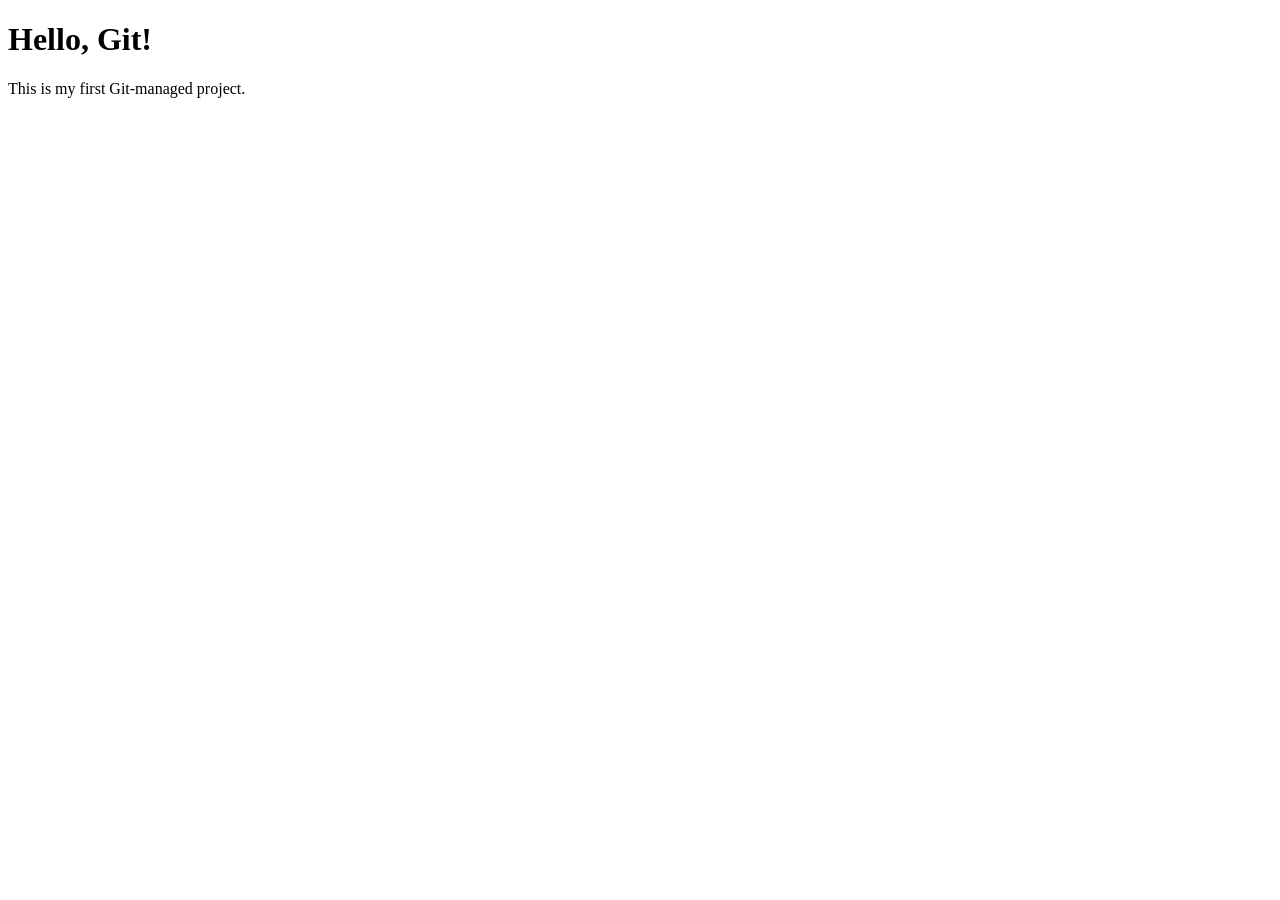
==== index.html @ c7e71063 "Initial commit: Add basic HTML and CSS files" ====
<!DOCTYPE html>
<html lang="en">
<head>
    <meta charset="UTF-8">
    <meta name="viewport" content="width=device-width, initial-scale=1.0">
    <title>My First Webpage</title>
</head>
<body>
    <h1>Hello, Git!</h1>
    <p>This is my first Git-managed project.</p>
</body>
</html>
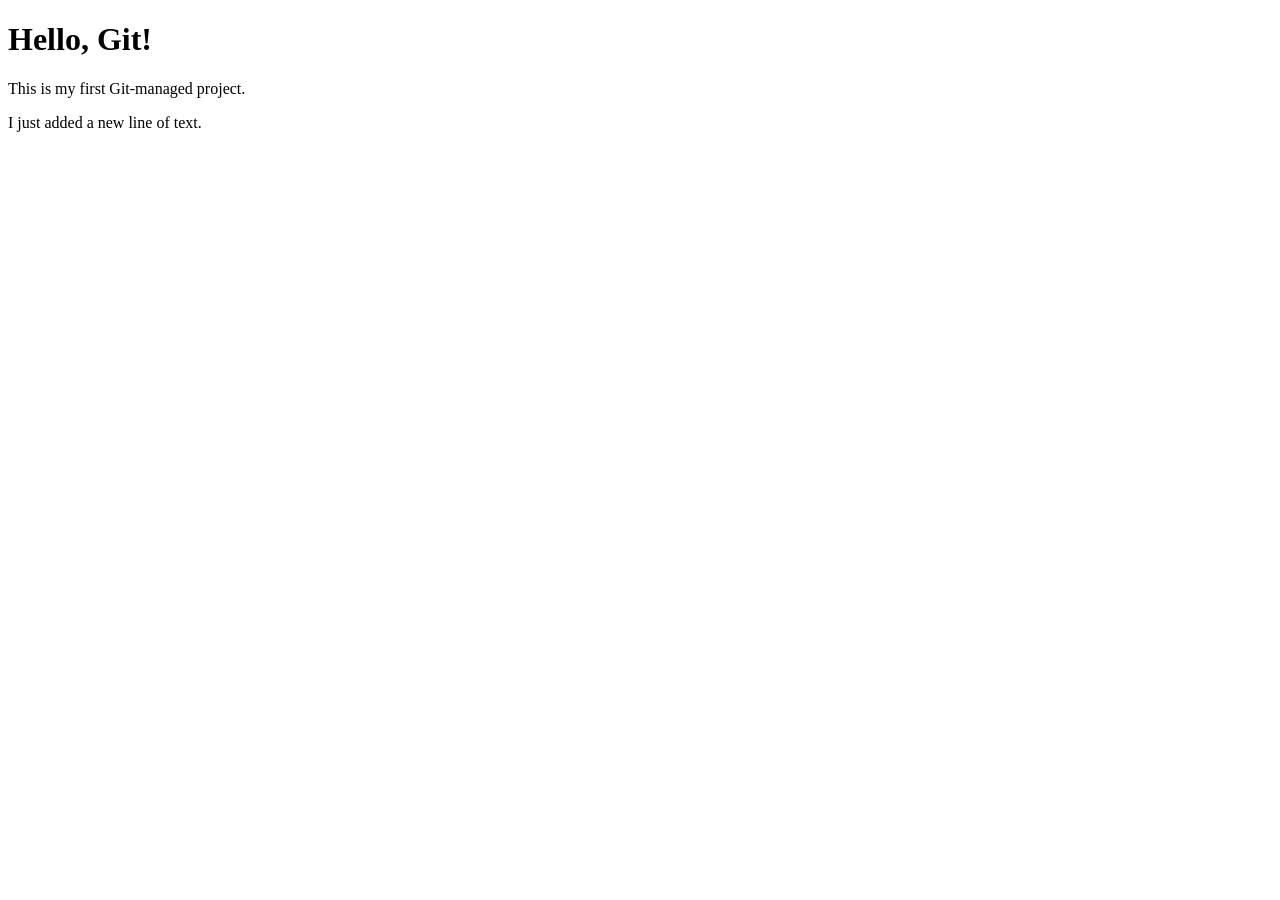
==== commit 9e95071c: "Initial commit" ====
--- a/index.html
+++ b/index.html
@@ -8,5 +8,6 @@
 <body>
     <h1>Hello, Git!</h1>
     <p>This is my first Git-managed project.</p>
+	<p>I just added a new line of text.</p>
 </body>
 </html>
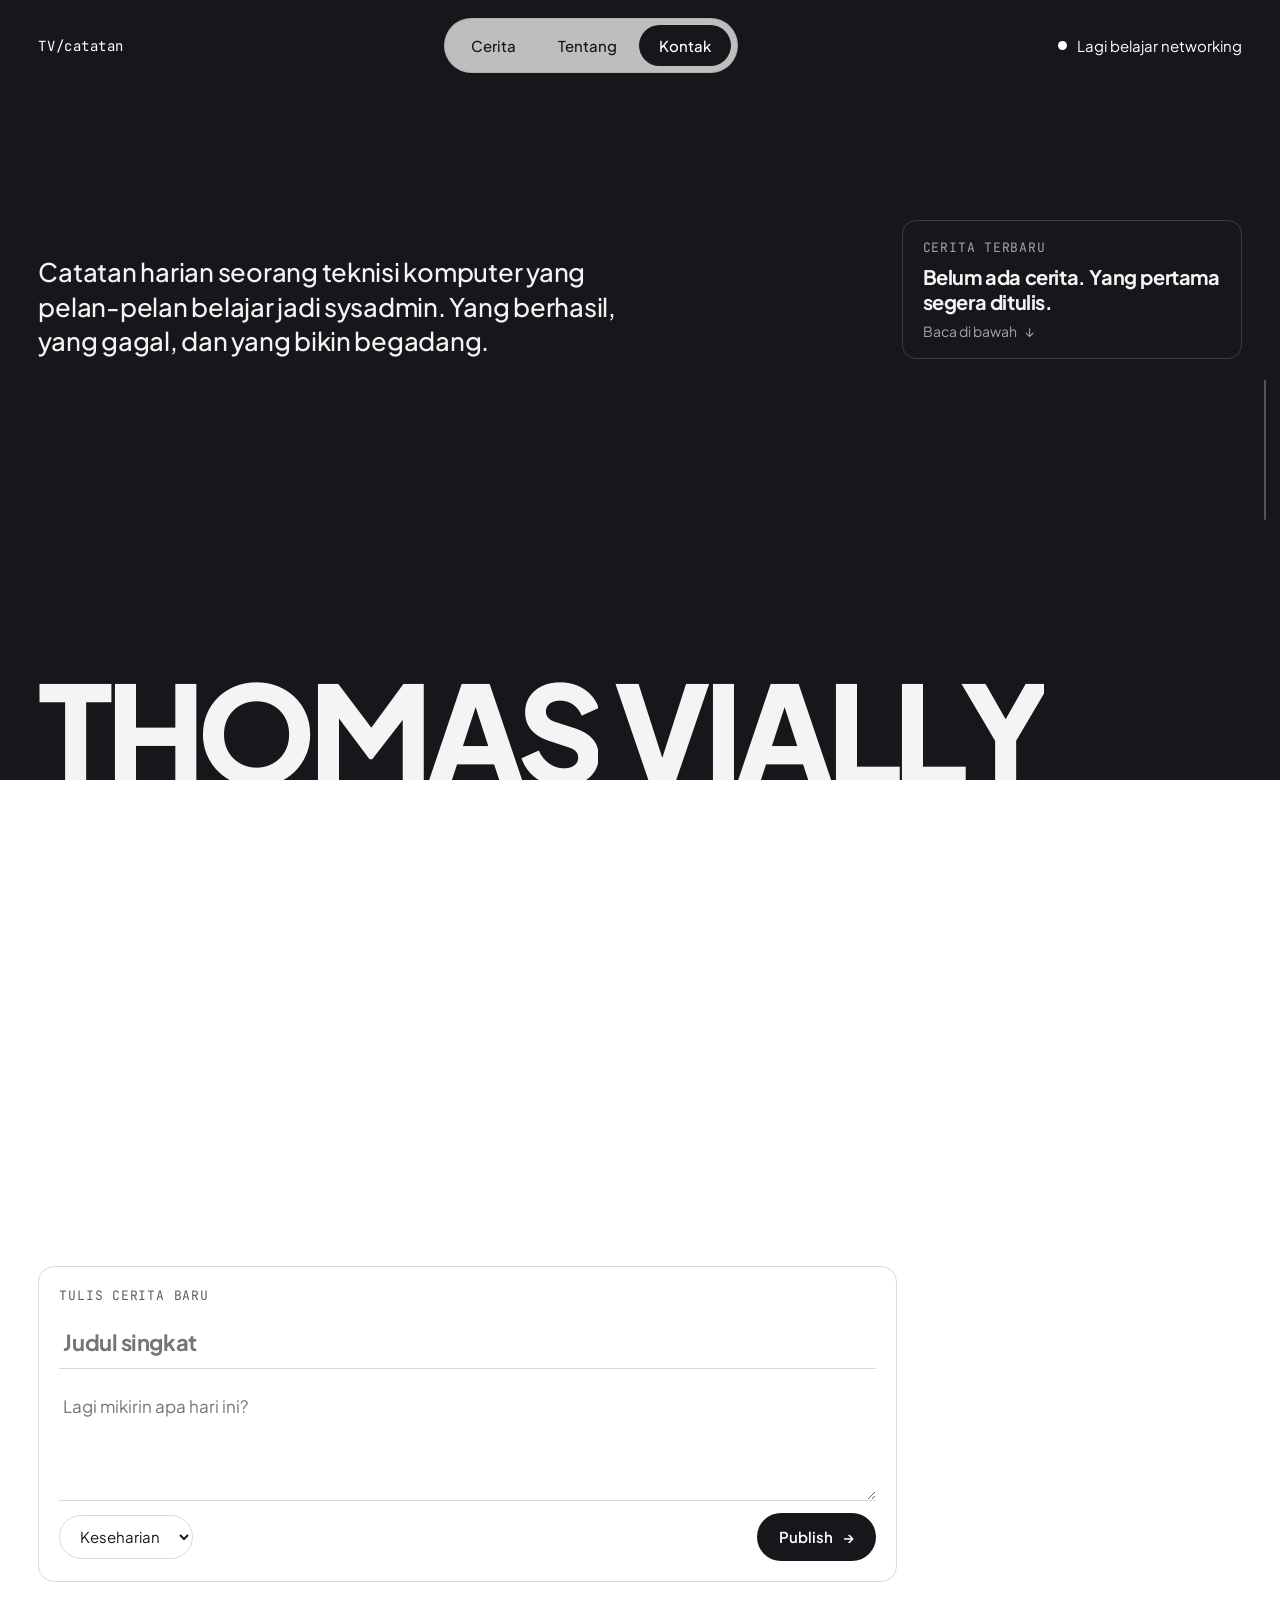
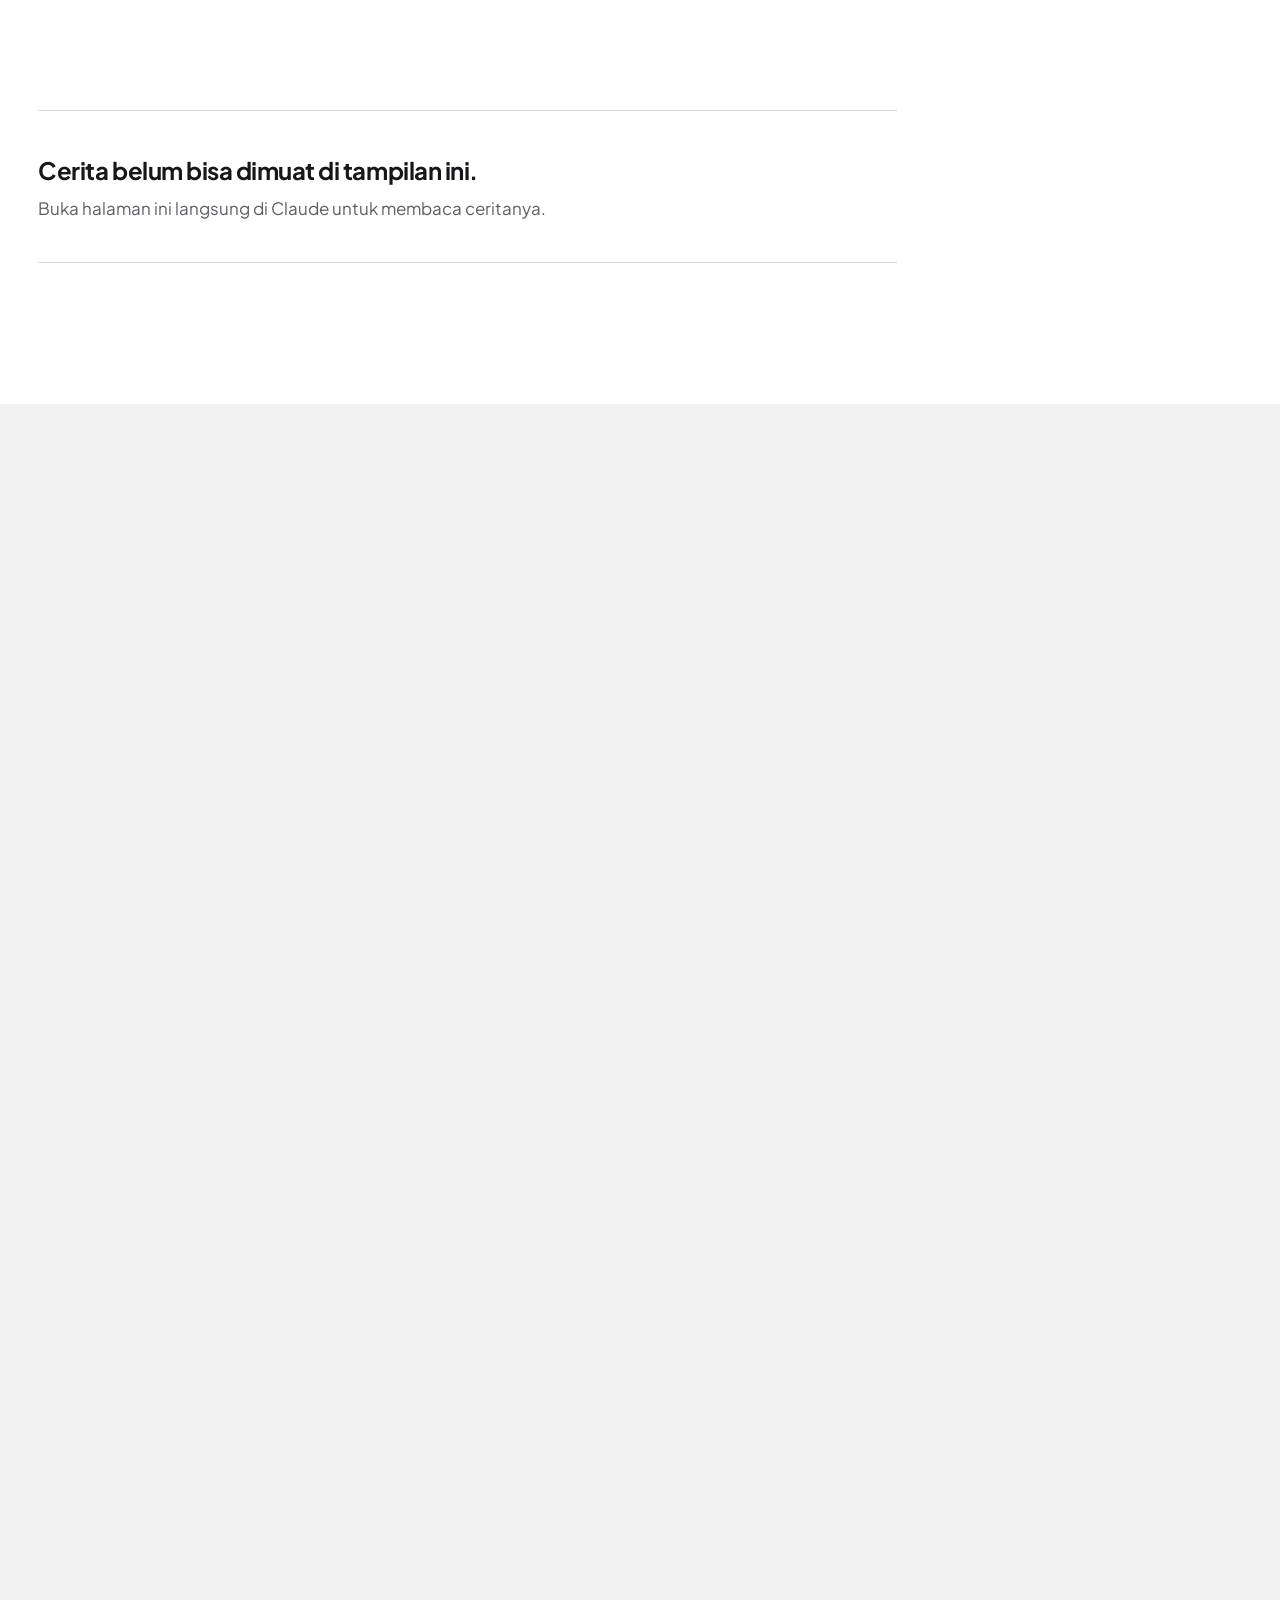
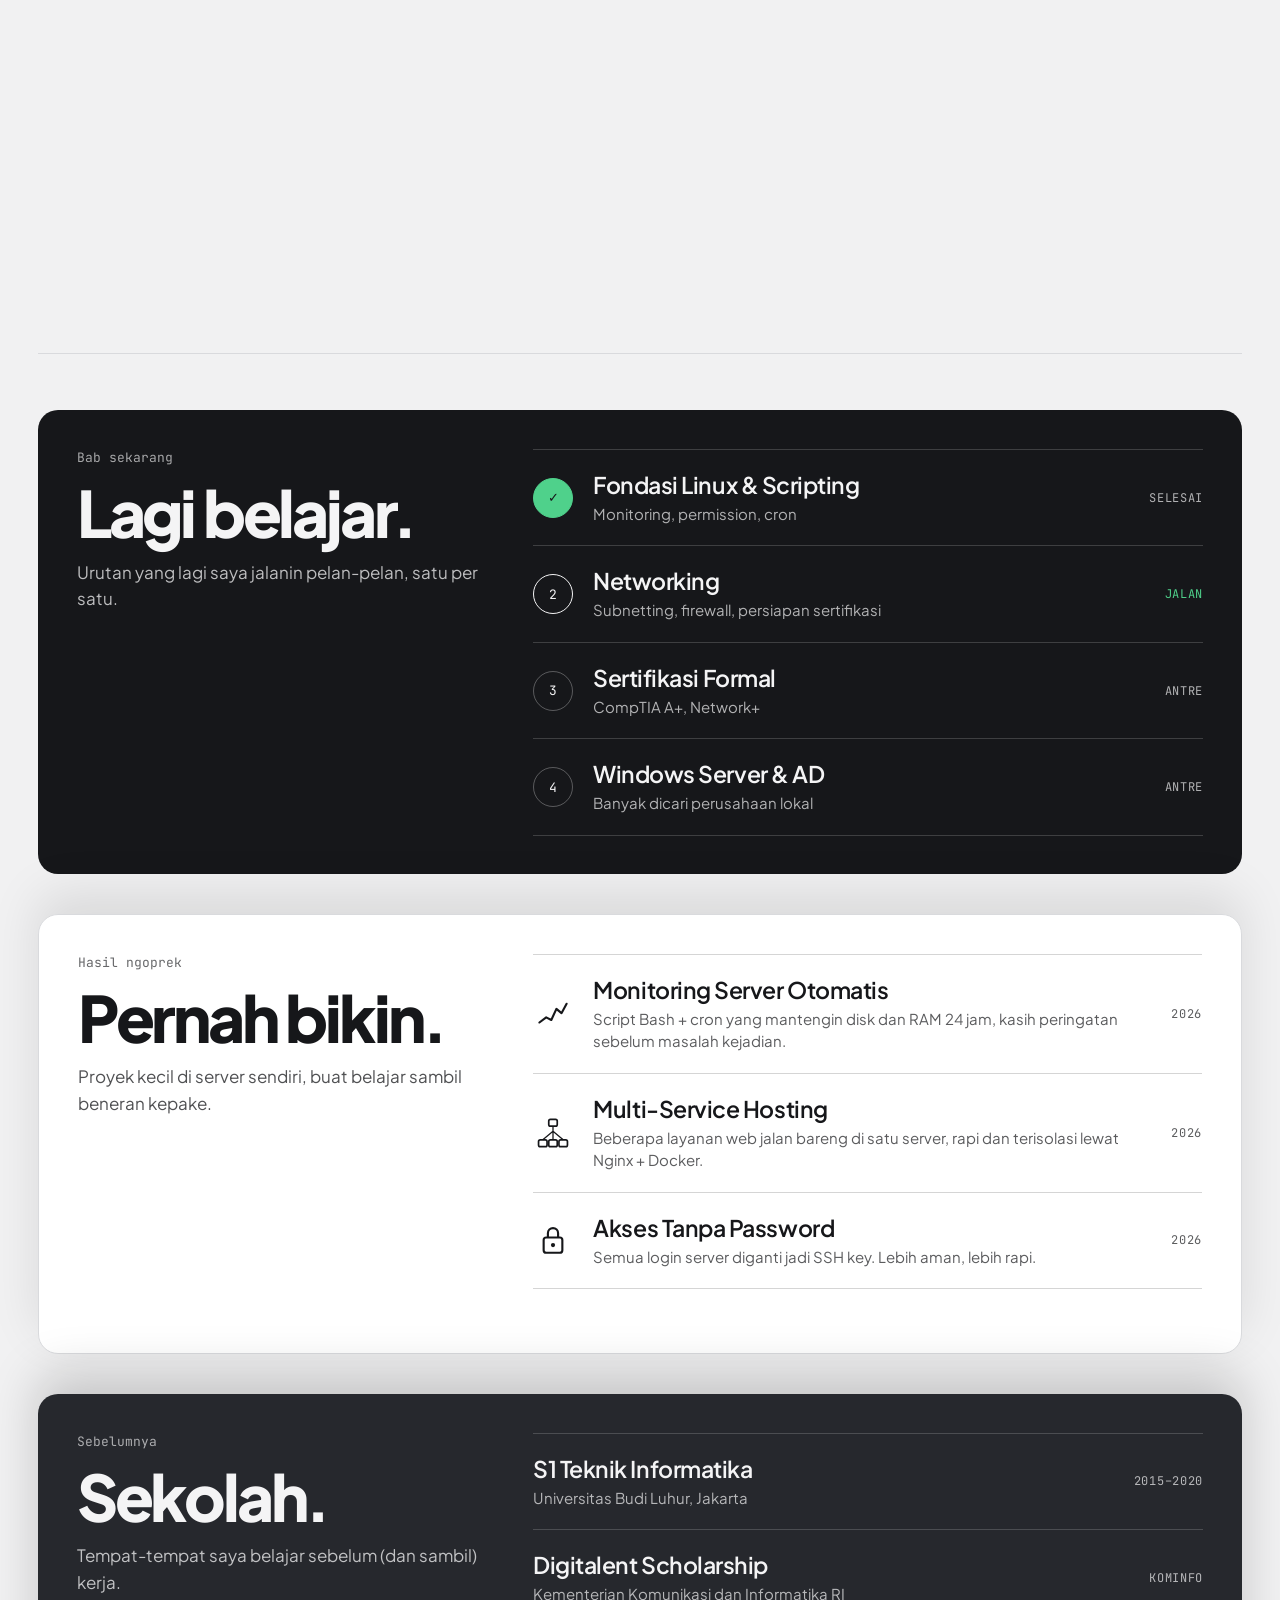
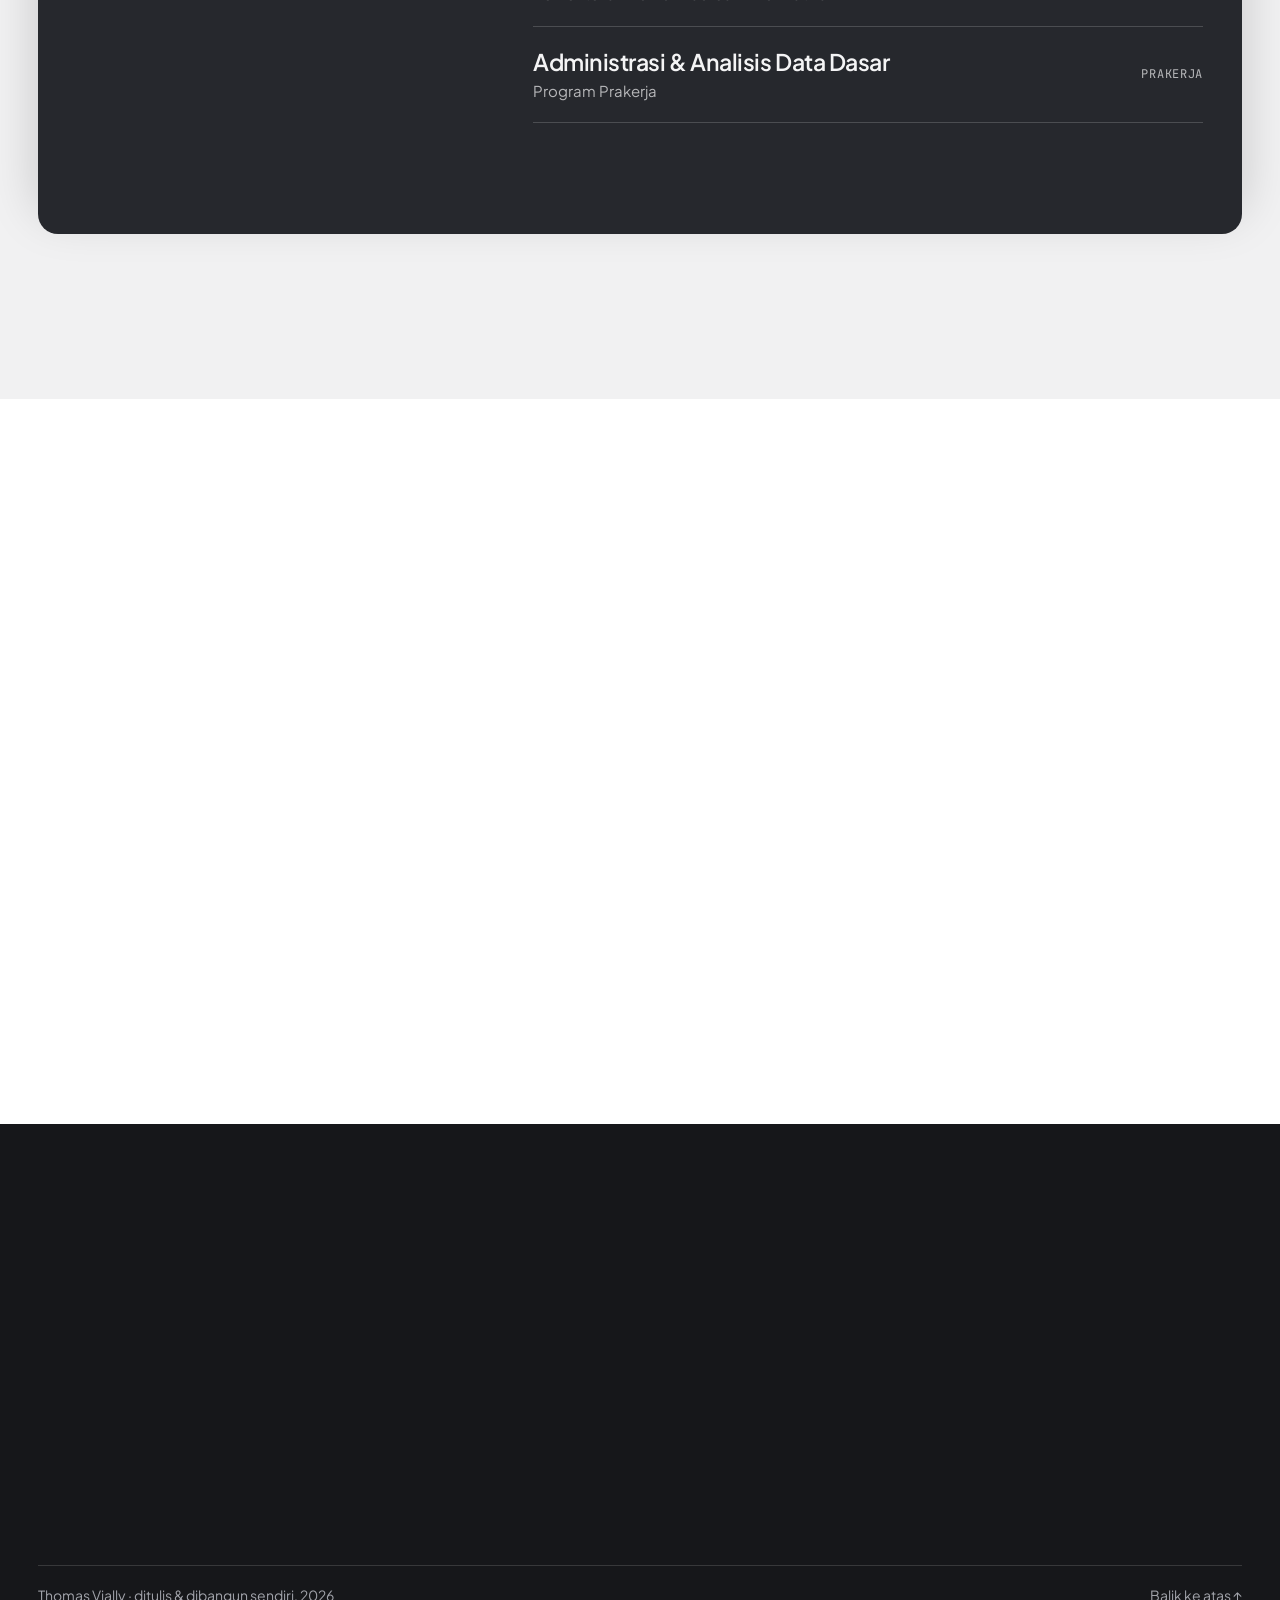
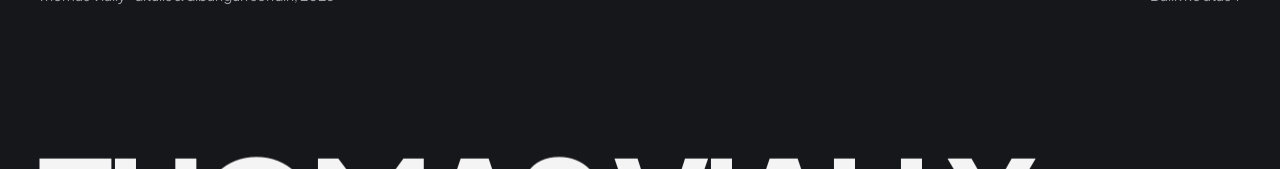
==== commit f6f8f1e7: "Deploy Thomas Vially personal portfolio website" ====
--- a/index.html
+++ b/index.html
@@ -1,13 +1,1035 @@
-<!DOCTYPE html>
-<html lang="en">
-<head>
-    <meta charset="UTF-8">
-    <meta name="viewport" content="width=device-width, initial-scale=1.0">
-    <title>My First Webpage</title>
-</head>
-<body>
-    <h1>Hello, Git!</h1>
-    <p>This is my first Git-managed project.</p>
-	<p>I just added a new line of text.</p>
-</body>
-</html>
+<!doctype html><html lang="id"><head><meta charset="utf-8"><meta name="viewport" content="width=device-width,initial-scale=1,viewport-fit=cover"></head><body style="margin:0">
+<title>Thomas Vially</title>
+<link rel="preconnect" href="https://fonts.googleapis.com">
+<link rel="preconnect" href="https://fonts.gstatic.com" crossorigin>
+<link href="https://fonts.googleapis.com/css2?family=Plus+Jakarta+Sans:wght@400;500;600;700;800&family=JetBrains+Mono:wght@400;500&display=swap" rel="stylesheet">
+<style>
+  /*
+    Layout: a journal first. Dark "ink" hero opens like a notebook cover,
+    the story feed is the body of the page, everything about the person
+    is folded into one relaxed section after it. Monochrome + one green.
+  */
+  :root {
+    --bg: #FFFFFF;
+    --fg: #16171A;
+    --muted: #5C5F66;
+    --soft: #F1F1F2;
+    --line: #D9DADD;
+    --ink: #16171A;
+    --ink-2: #26282D;
+    --ink-fg: #F4F4F5;
+    --ink-muted: #A2A4AB;
+    --ok: #2F8A5B;
+    --ok-ink: #4FD18B;
+    --sans: 'Plus Jakarta Sans', ui-sans-serif, system-ui, -apple-system, sans-serif;
+    --mono: 'JetBrains Mono', ui-monospace, 'SFMono-Regular', Menlo, monospace;
+    --gut: clamp(16px, 3vw, 40px);
+    --e: cubic-bezier(.16, 1, .3, 1);
+    --io: cubic-bezier(.76, 0, .24, 1);
+  }
+  @media (prefers-color-scheme: dark) {
+    :root:not([data-theme="light"]) {
+      --bg: #0E0F11; --fg: #F2F2F3; --muted: #9B9EA6; --soft: #17181B; --line: #2A2C31;
+      --ink: #1B1C20; --ink-2: #26282D; --ink-fg: #F4F4F5; --ink-muted: #A2A4AB;
+      --ok: #4FD18B; --ok-ink: #4FD18B; color-scheme: dark;
+    }
+  }
+  :root[data-theme="dark"] {
+    --bg: #0E0F11; --fg: #F2F2F3; --muted: #9B9EA6; --soft: #17181B; --line: #2A2C31;
+    --ink: #1B1C20; --ink-2: #26282D; --ink-fg: #F4F4F5; --ink-muted: #A2A4AB;
+    --ok: #4FD18B; --ok-ink: #4FD18B; color-scheme: dark;
+  }
+
+  * { box-sizing: border-box; }
+  html { scroll-behavior: smooth; }
+  body { background: var(--bg); color: var(--fg); font-family: var(--sans); font-size: 16px; }
+  ::selection { background: var(--fg); color: var(--bg); }
+  a { color: inherit; text-decoration: none; }
+  :focus-visible { outline: 2px solid currentColor; outline-offset: 3px; }
+  h1, h2, h3 { text-wrap: balance; }
+  .site { overflow-x: clip; }
+  .inner { max-width: 1360px; margin: 0 auto; }
+  .label { font-family: var(--mono); font-size: 13px; letter-spacing: .06em; text-transform: uppercase; }
+
+  /* ---------- top bar ---------- */
+  .topbar {
+    position: fixed; left: 0; right: 0; top: 0; z-index: 80;
+    display: flex; flex-wrap: wrap; align-items: center; justify-content: space-between; gap: 12px;
+    padding: calc(18px + env(safe-area-inset-top, 0px)) var(--gut) 18px;
+    pointer-events: none;
+  }
+  .topbar > * { pointer-events: auto; }
+  .blend { mix-blend-mode: difference; color: #FFFFFF; }
+  .tmark { font-family: var(--mono); font-size: 14px; letter-spacing: .04em; min-height: 44px; display: inline-flex; align-items: center; }
+  .pill {
+    display: flex; flex-wrap: wrap; gap: 2px; border-radius: 999px; padding: 6px;
+    background: color-mix(in srgb, var(--bg) 72%, transparent);
+    border: 1px solid color-mix(in srgb, var(--fg) 8%, transparent);
+    -webkit-backdrop-filter: blur(6px); backdrop-filter: blur(6px);
+    transition: background .5s var(--e), backdrop-filter .5s var(--e), box-shadow .5s var(--e);
+  }
+  .topbar.scrolled .pill {
+    background: color-mix(in srgb, var(--bg) 90%, transparent);
+    -webkit-backdrop-filter: blur(18px); backdrop-filter: blur(18px);
+    box-shadow: 0 8px 30px rgba(0, 0, 0, .14);
+  }
+  .pill a { position: relative; padding: 11px 20px; border-radius: 999px; font-size: 15px; font-weight: 500; color: var(--fg); }
+  .pill a::after { content: ""; position: absolute; left: 20px; right: 20px; bottom: 8px; height: 1px; background: currentColor; transform: scaleX(0); transform-origin: right; transition: transform .4s var(--e); }
+  .pill a:hover::after { transform: scaleX(1); transform-origin: left; }
+  .pill a.cta { background: var(--fg); color: var(--bg); }
+  .pill a.cta::after { display: none; }
+  .status { display: flex; align-items: center; gap: 10px; font-size: 15px; min-height: 44px; }
+  .dot { width: 9px; height: 9px; border-radius: 50%; background: #FFFFFF; display: inline-block; animation: pulse 2s ease-out infinite; }
+  @keyframes pulse { 0% { box-shadow: 0 0 0 0 rgba(255,255,255,.55) } 100% { box-shadow: 0 0 0 10px rgba(255,255,255,0) } }
+  @media (max-width: 760px) {
+    .status, .tmark { display: none; }
+    .topbar { justify-content: center; }
+  }
+
+  /* ---------- loader ---------- */
+  .loader {
+    position: fixed; inset: 0; z-index: 200; background: var(--ink); color: var(--ink-fg);
+    display: flex; align-items: center; justify-content: center;
+    transition: transform 1s var(--io);
+  }
+  .loader.up { transform: translateY(-100%); }
+  .loader .count { font-size: clamp(96px, 15vw, 240px); font-weight: 800; letter-spacing: -.06em; line-height: 1; font-variant-numeric: tabular-nums; }
+  .loader .foot { position: absolute; left: var(--gut); right: var(--gut); bottom: calc(28px + env(safe-area-inset-bottom, 0px)); display: flex; justify-content: space-between; gap: 16px; color: var(--ink-muted); }
+
+  /* ---------- hero ---------- */
+  .hero {
+    position: relative; overflow: clip; background: var(--ink); color: var(--ink-fg);
+    min-height: 780px; display: flex; flex-direction: column; justify-content: space-between;
+    padding: calc(120px + env(safe-area-inset-top, 0px)) var(--gut) 0;
+  }
+  @media (max-width: 760px) { .hero { min-height: 620px; } }
+  .trail { position: absolute; inset: 0; z-index: 0; pointer-events: none; }
+  .tile {
+    position: absolute; left: 0; top: 0; width: clamp(170px, 15vw, 230px);
+    border-radius: 10px; overflow: hidden; background: var(--ink-2); color: var(--ink-fg);
+    border: 1px solid rgba(255,255,255,.08); box-shadow: 0 20px 50px rgba(0,0,0,.35);
+    opacity: 0; transform: translate(-50%, -50%) scale(.55) rotate(-4deg);
+    transition: transform .7s var(--e), opacity .45s var(--e);
+    font-family: var(--mono); font-size: 12px;
+  }
+  .tile.show { opacity: 1; transform: translate(-50%, -50%) scale(1) rotate(0deg); transition: transform .55s var(--e), opacity .12s linear; }
+  .bar3 { display: flex; gap: 5px; padding: 9px 10px; background: rgba(255,255,255,.05); }
+  .bar3 i { width: 7px; height: 7px; border-radius: 50%; background: rgba(255,255,255,.25); }
+  .tile .body { padding: 12px 12px 16px; display: flex; flex-direction: column; gap: 6px; line-height: 1.4; }
+  .tile .body b, .term b { color: var(--ok-ink); font-weight: 500; }
+  .tile .body span, .term span { color: var(--ink-muted); }
+  .hero-row { position: relative; z-index: 1; display: flex; flex-wrap: wrap; justify-content: space-between; align-items: flex-end; gap: 32px; padding-top: 100px; }
+  .lede { margin: 0; max-width: 32ch; font-size: clamp(20px, 2vw, 26px); line-height: 1.35; font-weight: 500; letter-spacing: -.01em; }
+  .latest {
+    display: flex; flex-direction: column; gap: 8px; max-width: 340px; padding: 18px 20px;
+    border: 1px solid rgba(255,255,255,.16); border-radius: 14px;
+    transition: background .35s var(--e), border-color .35s var(--e);
+  }
+  .latest:hover { background: rgba(255,255,255,.06); border-color: rgba(255,255,255,.3); }
+  .latest .label { color: var(--ink-muted); display: flex; justify-content: space-between; gap: 12px; }
+  .latest b { font-size: 20px; line-height: 1.25; font-weight: 700; letter-spacing: -.02em; }
+  .latest .go { font-size: 14px; color: var(--ink-muted); display: inline-flex; gap: 8px; align-items: center; }
+  .latest .go .arr { transition: transform .4s var(--e); }
+  .latest:hover .go .arr { transform: translateX(5px); }
+  .name {
+    position: relative; z-index: 1; margin: 48px 0 -.14em;
+    font-size: clamp(48px, 10.6vw, 270px); line-height: .9; font-weight: 800; letter-spacing: -.055em;
+    text-transform: uppercase; white-space: nowrap;
+  }
+  .name .w { display: inline-block; overflow: hidden; vertical-align: top; line-height: 1.02; padding-top: .04em; }
+  .name .ch { display: inline-block; }
+  .breathe { display: inline-block; width: 44px; height: 1px; background: currentColor; transform-origin: left; animation: breathe 2.4s ease-in-out infinite; }
+  @keyframes breathe { 0%, 100% { transform: scaleX(.3) } 50% { transform: scaleX(1) } }
+
+  /* ---------- sections ---------- */
+  .sec { padding: clamp(96px, 11vw, 176px) var(--gut); }
+  .sec.alt { background: var(--soft); }
+  .sec .inner { display: flex; flex-direction: column; gap: 56px; }
+  .eyebar { display: flex; flex-direction: column; gap: 16px; }
+  .rule { height: 1px; background: var(--fg); }
+  .eyebar .row { display: flex; justify-content: space-between; align-items: center; }
+  .big { margin: 0; font-size: clamp(60px, 8.4vw, 136px); line-height: .9; font-weight: 700; letter-spacing: -.05em; }
+  .copy { font-size: 18px; line-height: 1.6; color: var(--muted); max-width: 62ch; margin: 0; }
+  .sub-h { margin: 0; font-size: clamp(28px, 3vw, 44px); line-height: 1.05; font-weight: 700; letter-spacing: -.035em; }
+
+  .mk { position: relative; display: inline-block; isolation: isolate; color: var(--bg); padding: 0 .08em; margin: 0 -.04em; transition: color .2s linear .8s; }
+  .mk::before { content: ""; position: absolute; inset: .1em 0 .02em; background: var(--fg); z-index: -1; transform: scaleX(1); transform-origin: left; transition: transform .75s var(--io) .3s; }
+
+  /* ---------- motion (only once JS adds .motion) ---------- */
+  .motion .name .ch { transform: translateY(108%); }
+  .motion.ready .name .ch { transform: none; transition: transform 1.3s var(--e) calc(var(--i) * 45ms + 150ms); }
+  .motion .hero-in { opacity: 0; filter: blur(12px); transform: translateY(18px); }
+  .motion.ready .hero-in { opacity: 1; filter: blur(0); transform: none; transition: opacity 1s var(--e) calc(var(--d, 0) * 120ms + 600ms), filter 1s var(--e) calc(var(--d, 0) * 120ms + 600ms), transform 1.1s var(--e) calc(var(--d, 0) * 120ms + 600ms), background .35s var(--e), border-color .35s var(--e); }
+  .motion .topbar > * { opacity: 0; transform: translateY(-16px); }
+  .motion.ready .topbar > * { opacity: 1; transform: none; transition: opacity .8s var(--e) .5s, transform 1s var(--e) .5s; }
+  [data-rv="ln"] { display: block; overflow: hidden; padding: .05em 0 .07em; margin: -.05em 0 -.07em; }
+  [data-rv="ln"] > span { display: inline-block; }
+  .motion [data-rv="ln"] > span { transform: translateY(112%); }
+  .motion [data-rv="ln"].in > span { transform: none; transition: transform 1.15s var(--e) calc(var(--d, 0) * 110ms); }
+  .motion [data-rv="up"] { opacity: 0; transform: translateY(48px); }
+  .motion [data-rv="up"].in { opacity: 1; transform: none; transition: opacity .9s var(--e) calc(var(--d, 0) * 90ms), transform 1.2s var(--e) calc(var(--d, 0) * 90ms); }
+  .motion [data-rv="blur"] { opacity: 0; filter: blur(14px); transform: translateY(20px); }
+  .motion [data-rv="blur"].in { opacity: 1; filter: blur(0); transform: none; transition: opacity 1s var(--e) calc(var(--d, 0) * 100ms), filter 1.1s var(--e) calc(var(--d, 0) * 100ms), transform 1.1s var(--e) calc(var(--d, 0) * 100ms); }
+  .motion [data-rv="rule"] { transform: scaleX(0); transform-origin: left; }
+  .motion [data-rv="rule"].in { transform: none; transition: transform 1.2s var(--io); }
+  .motion [data-rv="img"] { clip-path: inset(100% 0 0 0); }
+  .motion [data-rv="img"].in { clip-path: inset(0 0 0 0); transition: clip-path 1.3s var(--io); }
+  .motion .mk:not(.in) { color: inherit; }
+  .motion .mk:not(.in)::before { transform: scaleX(0); }
+
+  /* ---------- stories ---------- */
+  .story-head { display: flex; flex-wrap: wrap; justify-content: space-between; align-items: flex-end; gap: 24px; }
+  .story-grid { display: flex; flex-wrap: wrap; gap: clamp(32px, 5vw, 80px); align-items: flex-start; }
+  .story-main { flex: 999 1 560px; min-width: 0; display: flex; flex-direction: column; gap: 28px; }
+  .story-side { flex: 1 1 280px; display: flex; flex-direction: column; gap: 16px; position: sticky; top: calc(100px + env(safe-area-inset-top, 0px)); }
+  @media (max-width: 900px) { .story-side { position: static; } }
+
+  .filters { display: flex; flex-wrap: wrap; gap: 8px; }
+  .fchip {
+    font: inherit; font-size: 14px; font-weight: 600; min-height: 44px; padding: 0 18px; border-radius: 999px;
+    border: 1px solid var(--line); background: transparent; color: var(--fg); cursor: pointer;
+    display: inline-flex; align-items: center; gap: 8px;
+    transition: background .3s var(--e), color .3s var(--e), border-color .3s var(--e);
+  }
+  .fchip:hover { border-color: var(--fg); }
+  .fchip[aria-pressed="true"] { background: var(--fg); color: var(--bg); border-color: var(--fg); }
+  .fchip .n { font-family: var(--mono); font-size: 12px; opacity: .65; font-weight: 400; }
+
+  .compose { border: 1px solid var(--line); border-radius: 16px; padding: 20px; display: flex; flex-direction: column; gap: 12px; background: var(--bg); }
+  .compose .label { color: var(--muted); }
+  .compose input, .compose textarea, .compose select {
+    font-family: var(--sans); font-size: 17px; color: var(--fg); background: transparent;
+    border: 0; border-bottom: 1px solid var(--line); padding: 12px 4px; width: 100%; resize: vertical;
+    transition: border-color .25s var(--e);
+  }
+  .compose input:focus, .compose textarea:focus, .compose select:focus { outline: none; border-bottom-color: var(--fg); }
+  .compose input { font-size: 22px; font-weight: 700; letter-spacing: -.02em; }
+  .compose textarea { min-height: 120px; line-height: 1.6; }
+  .compose select { width: auto; min-height: 44px; border: 1px solid var(--line); border-radius: 999px; padding: 0 16px; font-size: 15px; background: var(--bg); }
+  .compose .row { display: flex; flex-wrap: wrap; justify-content: space-between; align-items: center; gap: 12px; }
+  .compose .err { color: var(--fg); font-size: 14px; }
+  .sr { position: absolute; width: 1px; height: 1px; overflow: hidden; clip: rect(0 0 0 0); white-space: nowrap; }
+
+  .feature {
+    background: var(--ink); color: var(--ink-fg); border-radius: 20px; padding: clamp(24px, 3.4vw, 48px);
+    display: flex; flex-direction: column; gap: 20px;
+  }
+  .feature .top { display: flex; flex-wrap: wrap; justify-content: space-between; align-items: center; gap: 12px; color: var(--ink-muted); }
+  .feature .badge { display: inline-flex; align-items: center; gap: 8px; color: var(--ink-fg); }
+  .feature .badge .dot { width: 8px; height: 8px; background: var(--ok-ink); animation: none; }
+  .feature h3 { margin: 0; font-size: clamp(34px, 4.4vw, 64px); line-height: 1; font-weight: 800; letter-spacing: -.045em; }
+  .feature .post-body { color: color-mix(in srgb, var(--ink-fg) 78%, var(--ink)); font-size: 18px; }
+  .feature .more { color: var(--ink-fg); }
+  .feature .tag { border-color: rgba(255,255,255,.3); color: var(--ink-fg); }
+
+  .posts { display: flex; flex-direction: column; border-top: 1px solid var(--line); }
+  .posts:empty { display: none; }
+  .post { display: flex; flex-wrap: wrap; gap: 12px 40px; padding: 32px 0; border-bottom: 1px solid var(--line); }
+  .post-date { flex: 0 0 110px; display: flex; flex-direction: column; gap: 4px; }
+  .post-date .d { font-size: 52px; line-height: .9; font-weight: 800; letter-spacing: -.05em; font-variant-numeric: tabular-nums; }
+  .post-date .my { font-family: var(--mono); font-size: 12px; letter-spacing: .06em; text-transform: uppercase; color: var(--muted); }
+  .post-main { flex: 1 1 360px; min-width: 0; display: flex; flex-direction: column; gap: 12px; }
+  .post-meta { display: flex; flex-wrap: wrap; align-items: center; gap: 10px; font-family: var(--mono); font-size: 12px; letter-spacing: .04em; color: var(--muted); }
+  .tag { border: 1px solid var(--line); border-radius: 999px; padding: 4px 10px; color: var(--fg); text-transform: uppercase; letter-spacing: .06em; }
+  .post-title { margin: 0; font-size: clamp(24px, 2.4vw, 34px); line-height: 1.1; font-weight: 700; letter-spacing: -.03em; }
+  .post-body { margin: 0; font-size: 17px; line-height: 1.7; color: var(--muted); white-space: pre-wrap; overflow-wrap: anywhere; max-width: 64ch; }
+  .post-body.clamp { display: -webkit-box; -webkit-line-clamp: 5; -webkit-box-orient: vertical; overflow: hidden; }
+  .more { align-self: flex-start; background: none; border: 0; padding: 10px 0; min-height: 44px; font: inherit; font-size: 14px; font-weight: 600; color: var(--fg); cursor: pointer; display: inline-flex; gap: 8px; align-items: center; }
+  .more .arr { transition: transform .4s var(--e); }
+  .more:hover .arr { transform: translateX(5px); }
+  .empty { padding: 40px 0; border-top: 1px solid var(--line); border-bottom: 1px solid var(--line); color: var(--muted); font-size: 17px; line-height: 1.6; display: flex; flex-direction: column; gap: 6px; }
+  .empty b { color: var(--fg); font-size: 24px; letter-spacing: -.02em; }
+
+  .now { background: var(--soft); border-radius: 16px; padding: 24px; display: flex; flex-direction: column; gap: 14px; }
+  .now .k { color: var(--muted); display: inline-flex; align-items: center; gap: 8px; }
+  .now .k .dot { width: 8px; height: 8px; background: var(--ok); animation: none; }
+  .now h3 { margin: 0; font-size: 28px; font-weight: 700; letter-spacing: -.03em; }
+  .now p { margin: 0; color: var(--muted); font-size: 15px; line-height: 1.5; }
+  .stats { display: grid; grid-template-columns: repeat(2, minmax(0, 1fr)); gap: 12px; }
+  .stat { border: 1px solid var(--line); border-radius: 16px; padding: 18px 20px; display: flex; flex-direction: column; gap: 6px; }
+  .stat b { font-size: 40px; line-height: 1; font-weight: 800; letter-spacing: -.04em; font-variant-numeric: tabular-nums; }
+  .stat span { color: var(--muted); font-size: 12px; }
+
+  /* ---------- about ---------- */
+  .about { display: flex; flex-wrap: wrap; gap: clamp(32px, 5vw, 96px); }
+  .about > .big { flex: 1 1 380px; }
+  .about-r { flex: 1 1 480px; min-width: 0; display: flex; flex-direction: column; gap: 28px; }
+  .avatar { width: 100%; max-width: 320px; aspect-ratio: 4 / 5; border-radius: 14px; overflow: hidden; }
+  .avatar-in { width: 100%; height: 100%; background: var(--ink); color: var(--ink-fg); position: relative; display: flex; align-items: flex-end; padding: 24px; transition: transform .9s var(--e); }
+  .avatar:hover .avatar-in { transform: scale(1.04); }
+  .avatar-in svg { position: absolute; inset: 0; width: 100%; height: 100%; opacity: .45; }
+  .avatar-in .ini { position: relative; font-size: clamp(72px, 9vw, 112px); font-weight: 800; letter-spacing: -.05em; line-height: .85; }
+  .about-lead { margin: 0; font-size: clamp(24px, 2.4vw, 32px); line-height: 1.25; font-weight: 600; letter-spacing: -.02em; }
+
+  /* daily rows with floating terminal preview */
+  .daily { display: flex; flex-direction: column; gap: 24px; }
+  .srows { display: flex; flex-direction: column; border-bottom: 1px solid var(--line); }
+  .srow { position: relative; isolation: isolate; display: flex; flex-wrap: wrap; gap: 8px 40px; align-items: baseline; padding: 28px 0; border-top: 1px solid var(--line); transition: color .45s var(--e); }
+  .srow::before { content: ""; position: absolute; top: 0; bottom: 0; left: -24px; right: -24px; background: var(--fg); z-index: -1; transform: scaleY(0); transform-origin: bottom; transition: transform .55s var(--e); }
+  .srow:hover::before { transform: scaleY(1); }
+  .srow:hover { color: var(--bg); }
+  .srow:hover p, .srow:hover .tools { color: color-mix(in srgb, var(--bg) 72%, var(--fg)); }
+  .srow h3 { margin: 0; flex: 1 1 320px; font-size: clamp(22px, 2.2vw, 32px); font-weight: 600; letter-spacing: -.03em; transition: transform .55s var(--e); }
+  .srow:hover h3 { transform: translateX(18px); }
+  .srow p { margin: 0; flex: 2 1 360px; font-size: 17px; line-height: 1.55; color: var(--muted); }
+  .srow .tools { flex: 1 1 180px; font-family: var(--mono); font-size: 13px; color: var(--muted); text-align: right; }
+  @media (max-width: 760px) { .srow .tools { text-align: left; } }
+  .pop { position: fixed; left: 0; top: 0; z-index: 60; width: 260px; pointer-events: none; display: none; }
+  .motion.fine .pop { display: block; }
+  .pop-in { position: relative; border-radius: 12px; overflow: hidden; background: var(--ink-2); color: var(--ink-fg); box-shadow: 0 24px 60px rgba(0,0,0,.35); transform: scale(0) rotate(-6deg); transition: transform .5s var(--e); font-family: var(--mono); font-size: 12px; min-height: 150px; }
+  .pop.on .pop-in { transform: scale(1) rotate(0deg); }
+  .pop-t { position: absolute; left: 0; right: 0; top: 26px; padding: 14px; display: flex; flex-direction: column; gap: 6px; line-height: 1.45; opacity: 0; transition: opacity .25s linear; }
+  .pop-t.on { opacity: 1; }
+
+  /* life chapters: stacking cards */
+  .stack { display: flex; flex-direction: column; gap: 40px; padding-bottom: 24px; }
+  .card {
+    position: sticky; top: calc(108px + var(--i) * 28px + env(safe-area-inset-top, 0px));
+    border-radius: 20px; padding: clamp(24px, 3vw, 44px); min-height: 440px;
+    display: flex; flex-wrap: wrap; gap: clamp(24px, 4vw, 64px); align-items: flex-start;
+  }
+  @media (max-width: 760px) { .card { position: relative; top: auto; min-height: 0; } }
+  .card.c-ink { background: var(--ink); color: var(--ink-fg); }
+  .card.c-ink2 { background: var(--ink-2); color: var(--ink-fg); box-shadow: 0 -20px 50px rgba(0,0,0,.18); }
+  .card.c-bg { background: var(--bg); color: var(--fg); border: 1px solid var(--line); box-shadow: 0 -20px 50px rgba(0,0,0,.10); }
+  .card-h { flex: 1 1 280px; display: flex; flex-direction: column; gap: 16px; }
+  .card-h .sub { font-family: var(--mono); font-size: 13px; opacity: .65; }
+  .card-h h3 { margin: 0; font-size: clamp(40px, 5vw, 76px); line-height: .95; font-weight: 800; letter-spacing: -.05em; }
+  .card-h p { margin: 0; font-size: 17px; line-height: 1.55; opacity: .75; max-width: 36ch; }
+  .card-list { flex: 2 1 420px; min-width: 0; display: flex; flex-direction: column; }
+  .li { display: flex; flex-wrap: wrap; align-items: center; gap: 8px 20px; padding: 20px 0; border-top: 1px solid color-mix(in srgb, currentColor 18%, transparent); }
+  .li:last-child { border-bottom: 1px solid color-mix(in srgb, currentColor 18%, transparent); }
+  .li .t { flex: 1 1 240px; min-width: 0; display: flex; flex-direction: column; gap: 4px; }
+  .li .t b { font-size: clamp(19px, 1.8vw, 24px); font-weight: 600; letter-spacing: -.02em; }
+  .li .t span { font-size: 15px; line-height: 1.5; opacity: .7; }
+  .li .r { font-family: var(--mono); font-size: 12px; letter-spacing: .06em; text-transform: uppercase; opacity: .7; white-space: nowrap; }
+  .node { flex: 0 0 40px; height: 40px; border-radius: 50%; border: 1.5px solid color-mix(in srgb, currentColor 30%, transparent); display: flex; align-items: center; justify-content: center; font-family: var(--mono); font-size: 13px; }
+  .li.done .node { background: var(--ok-ink); border-color: var(--ok-ink); color: var(--ink); }
+  .li.active .node { border-color: currentColor; animation: ring 2.2s ease-out infinite; }
+  .li.active .r { opacity: 1; color: var(--ok-ink); }
+  @keyframes ring { 0% { box-shadow: 0 0 0 0 rgba(255,255,255,.35) } 100% { box-shadow: 0 0 0 14px rgba(255,255,255,0) } }
+  .icon { flex: 0 0 40px; height: 40px; display: flex; align-items: center; justify-content: center; }
+  .icon svg { width: 34px; height: 34px; }
+
+  /* ---------- contact ---------- */
+  .contact { display: flex; flex-wrap: wrap; gap: clamp(40px, 6vw, 120px); }
+  .contact-l { flex: 1 1 380px; display: flex; flex-direction: column; gap: 28px; }
+  .contact-r { flex: 1 1 440px; min-width: 0; display: flex; flex-direction: column; gap: 14px; }
+  .open { align-self: flex-start; display: inline-flex; align-items: center; gap: 10px; border: 1px solid var(--line); border-radius: 999px; padding: 10px 16px; font-size: 15px; font-weight: 600; }
+  .open .dot { width: 8px; height: 8px; background: var(--ok); animation: none; }
+  .info { border-bottom: 1px solid var(--line); padding: 18px 0 22px; display: flex; justify-content: space-between; align-items: flex-end; gap: 16px; }
+  .info .k { display: block; color: var(--muted); margin-bottom: 8px; }
+  .info .v { font-size: clamp(20px, 2.2vw, 28px); font-weight: 600; letter-spacing: -.02em; overflow-wrap: anywhere; }
+  .btn { display: inline-flex; align-items: center; gap: 10px; min-height: 48px; padding: 0 22px; border-radius: 999px; font: inherit; font-size: 15px; font-weight: 600; cursor: pointer; flex: none; transition: transform .4s var(--e), box-shadow .4s var(--e), background .35s var(--e), color .35s var(--e); }
+  .btn .arr { display: inline-block; transition: transform .45s var(--e); }
+  .btn:hover .arr { transform: translateX(6px); }
+  .btn-solid { background: var(--fg); color: var(--bg); border: 0; }
+  .btn-solid:hover { transform: translateY(-3px); box-shadow: 0 12px 30px rgba(0,0,0,.22); }
+  .btn-solid:disabled { opacity: .5; cursor: default; transform: none; box-shadow: none; }
+  .btn-line { background: transparent; color: var(--fg); border: 1px solid var(--fg); }
+  .btn-line:hover { background: var(--fg); color: var(--bg); }
+
+  /* ---------- footer ---------- */
+  .foot { background: var(--ink); color: var(--ink-fg); padding: clamp(72px, 9vw, 128px) var(--gut) 0; overflow: clip; }
+  .foot .inner { display: flex; flex-direction: column; gap: 64px; }
+  .foot-big { margin: 0; font-size: clamp(36px, 5vw, 72px); line-height: 1; font-weight: 700; letter-spacing: -.045em; }
+  .foot-cols { display: flex; flex-wrap: wrap; gap: 48px 96px; }
+  .foot-col { display: flex; flex-direction: column; gap: 14px; min-width: 180px; }
+  .foot-col .label { color: var(--ink-muted); }
+  .foot-col a, .foot-col span { font-size: 18px; align-self: flex-start; overflow-wrap: anywhere; }
+  .fl { position: relative; }
+  .fl::after { content: ""; position: absolute; left: 0; right: 0; bottom: -2px; height: 1px; background: currentColor; transform: scaleX(0); transform-origin: right; transition: transform .4s var(--e); }
+  .fl:hover::after { transform: scaleX(1); transform-origin: left; }
+  .foot-bottom { display: flex; flex-wrap: wrap; justify-content: space-between; gap: 16px; border-top: 1px solid rgba(255,255,255,.14); padding-top: 20px; font-size: 14px; color: var(--ink-muted); }
+  .foot-name { font-size: clamp(48px, 10.6vw, 270px); line-height: .8; font-weight: 800; letter-spacing: -.055em; text-transform: uppercase; white-space: nowrap; padding-top: 56px; margin-bottom: -.1em; padding-bottom: env(safe-area-inset-bottom, 0px); will-change: transform; }
+
+  /* ---------- cursor + progress ---------- */
+  .cur { position: fixed; left: 0; top: 0; z-index: 999; pointer-events: none; display: none; mix-blend-mode: difference; }
+  .motion.has-cursor .cur { display: block; }
+  .cur-body { position: absolute; left: 0; top: 0; }
+  .cur-dot { position: absolute; left: -7px; top: -7px; width: 14px; height: 14px; border-radius: 50%; background: #FFFFFF; opacity: 0; transition: transform .45s var(--e), opacity .3s linear; }
+  .cur.on .cur-dot { opacity: 1; }
+  .cur.big .cur-dot { transform: scale(3.4); }
+  .cur.label .cur-dot { transform: scale(6.4); }
+  .cur.hide .cur-dot { transform: scale(0); }
+  .cur::after { content: attr(data-label); position: absolute; left: 0; top: 0; transform: translate(-50%, -50%); font-family: var(--mono); font-size: 12px; letter-spacing: .08em; text-transform: uppercase; color: #000000; opacity: 0; transition: opacity .25s linear; white-space: nowrap; }
+  .cur.label::after { opacity: 1; }
+  .motion.has-cursor, .motion.has-cursor a, .motion.has-cursor button, .motion.has-cursor .srow, .motion.has-cursor select { cursor: none; }
+  .motion.has-cursor input, .motion.has-cursor textarea { cursor: text; }
+  .prog { position: fixed; right: 14px; top: 50%; width: 2px; height: 140px; margin-top: -70px; z-index: 70; background: rgba(255,255,255,.3); mix-blend-mode: difference; display: none; border-radius: 2px; overflow: hidden; }
+  .motion .prog { display: block; }
+  .prog-fill { width: 100%; height: 100%; background: #FFFFFF; transform-origin: top; transform: scaleY(0); }
+  @media (max-width: 760px) { .prog { display: none !important; } }
+
+  @media (prefers-reduced-motion: reduce) {
+    html { scroll-behavior: auto; }
+    *, *::before, *::after { animation: none !important; transition: none !important; }
+  }
+</style>
+
+<div class="site" id="site">
+
+  <div class="loader" id="loader" hidden aria-hidden="true">
+    <div class="count" id="loaderCount">000</div>
+    <div class="foot label"><span>Catatan Thomas</span><span>Jakarta · 2026</span></div>
+  </div>
+
+  <div class="topbar" id="topbar">
+    <a class="tmark blend" href="#top">TV/catatan</a>
+    <nav class="pill" aria-label="Menu utama">
+      <a href="#cerita">Cerita</a>
+      <a href="#tentang">Tentang</a>
+      <a class="cta" href="#kontak">Kontak</a>
+    </nav>
+    <div class="status blend"><span class="dot" aria-hidden="true"></span><span>Lagi belajar networking</span></div>
+  </div>
+
+  <!-- HERO -->
+  <header class="hero" id="top">
+    <div class="trail" aria-hidden="true">
+      <div class="tile"><div class="bar3"><i></i><i></i><i></i></div><div class="body"><b>$ uptime</b><span>up 41 days, 3 users</span></div></div>
+      <div class="tile"><div class="bar3"><i></i><i></i><i></i></div><div class="body"><b>$ df -h /</b><span>Use% 63%</span></div></div>
+      <div class="tile"><div class="bar3"><i></i><i></i><i></i></div><div class="body"><b>$ sudo nginx -t</b><span>syntax is ok</span></div></div>
+      <div class="tile"><div class="bar3"><i></i><i></i><i></i></div><div class="body"><b>$ docker ps</b><span>3 containers up</span></div></div>
+      <div class="tile"><div class="bar3"><i></i><i></i><i></i></div><div class="body"><b>$ crontab -l</b><span>*/5 * * * * cek-disk.sh</span></div></div>
+      <div class="tile"><div class="bar3"><i></i><i></i><i></i></div><div class="body"><b>$ ssh-keygen -t ed25519</b><span>key saved</span></div></div>
+      <div class="tile"><div class="bar3"><i></i><i></i><i></i></div><div class="body"><b>$ ping 192.168.1.1</b><span>0% packet loss</span></div></div>
+      <div class="tile"><div class="bar3"><i></i><i></i><i></i></div><div class="body"><b>$ systemctl status</b><span>active (running)</span></div></div>
+    </div>
+
+    <div class="hero-row">
+      <p class="lede hero-in" style="--d:0">Catatan harian seorang teknisi komputer yang pelan-pelan belajar jadi sysadmin. Yang berhasil, yang gagal, dan yang bikin begadang.</p>
+      <a class="latest hero-in" style="--d:2" href="#cerita" id="heroLatest">
+        <span class="label"><span>Cerita terbaru</span><span id="heroLatestDate"></span></span>
+        <b id="heroLatestTitle">Belum ada cerita. Yang pertama segera ditulis.</b>
+        <span class="go">Baca di bawah <span class="arr" aria-hidden="true">↓</span></span>
+      </a>
+    </div>
+
+    <h1 class="name" aria-label="Thomas Vially"><span class="w" aria-hidden="true"><span class="ch" style="--i:0">T</span><span class="ch" style="--i:1">h</span><span class="ch" style="--i:2">o</span><span class="ch" style="--i:3">m</span><span class="ch" style="--i:4">a</span><span class="ch" style="--i:5">s</span></span> <span class="w" aria-hidden="true"><span class="ch" style="--i:6">V</span><span class="ch" style="--i:7">i</span><span class="ch" style="--i:8">a</span><span class="ch" style="--i:9">l</span><span class="ch" style="--i:10">l</span><span class="ch" style="--i:11">y</span></span></h1>
+  </header>
+
+  <!-- CERITA -->
+  <section class="sec" id="cerita">
+    <div class="inner">
+      <div class="eyebar">
+        <div class="rule" data-rv="rule"></div>
+        <div class="row label" data-rv="up"><span>(01)</span><span>Cerita</span></div>
+      </div>
+      <div class="story-head">
+        <h2 class="big">
+          <span data-rv="ln" style="--d:0"><span>Cerita</span></span>
+          <span data-rv="ln" style="--d:1"><span><span class="mk" data-rv="mark">harian.</span></span></span>
+        </h2>
+        <p class="copy" data-rv="blur" style="--d:2;max-width:38ch">Catatan proses: yang kepelajari, yang gagal, yang lagi dikerjain. Nggak selalu rapi, tapi jujur.</p>
+      </div>
+
+      <div class="story-grid">
+        <div class="story-main">
+          <form class="compose" id="composeForm" hidden>
+            <span class="label">Tulis cerita baru</span>
+            <label class="sr" for="postTitle">Judul</label>
+            <input type="text" id="postTitle" placeholder="Judul singkat" maxlength="120" required>
+            <label class="sr" for="postBody">Isi cerita</label>
+            <textarea id="postBody" placeholder="Lagi mikirin apa hari ini?" maxlength="4000" required></textarea>
+            <div class="row">
+              <label class="sr" for="postTag">Kategori</label>
+              <select id="postTag">
+                <option value="keseharian">Keseharian</option>
+                <option value="kerja">Kerja</option>
+                <option value="belajar">Belajar</option>
+                <option value="random">Random</option>
+              </select>
+              <span class="err" id="composeError" hidden></span>
+              <button class="btn btn-solid" type="submit" id="postBtn">Publish <span class="arr" aria-hidden="true">→</span></button>
+            </div>
+          </form>
+
+          <div class="filters" id="filters" role="group" aria-label="Filter kategori" data-rv="up">
+            <button class="fchip" type="button" data-tag="semua" aria-pressed="true">Semua <span class="n" data-count="semua">0</span></button>
+            <button class="fchip" type="button" data-tag="keseharian" aria-pressed="false">Keseharian <span class="n" data-count="keseharian">0</span></button>
+            <button class="fchip" type="button" data-tag="kerja" aria-pressed="false">Kerja <span class="n" data-count="kerja">0</span></button>
+            <button class="fchip" type="button" data-tag="belajar" aria-pressed="false">Belajar <span class="n" data-count="belajar">0</span></button>
+            <button class="fchip" type="button" data-tag="random" aria-pressed="false">Random <span class="n" data-count="random">0</span></button>
+          </div>
+
+          <div id="featureSlot"></div>
+          <div class="posts" id="postList" aria-live="polite"></div>
+          <div class="empty" id="emptyBox">
+            <b id="emptyTitle">Memuat cerita…</b>
+            <span id="emptyText">Sebentar, catatannya lagi diambil.</span>
+          </div>
+        </div>
+
+        <aside class="story-side" data-rv="up" style="--d:1">
+          <div class="now">
+            <span class="k label"><span class="dot" aria-hidden="true"></span>Sekarang lagi belajar</span>
+            <h3>Networking</h3>
+            <p>Subnetting, firewall, dan persiapan sertifikasi.</p>
+          </div>
+          <div class="stats">
+            <div class="stat"><b id="statAll">0</b><span class="label">Cerita</span></div>
+            <div class="stat"><b id="statMonth">0</b><span class="label">Bulan ini</span></div>
+          </div>
+        </aside>
+      </div>
+    </div>
+  </section>
+
+  <!-- TENTANG -->
+  <section class="sec alt" id="tentang">
+    <div class="inner">
+      <div class="eyebar">
+        <div class="rule" data-rv="rule"></div>
+        <div class="row label" data-rv="up"><span>(02)</span><span>Tentang</span></div>
+      </div>
+      <div class="about">
+        <h2 class="big">
+          <span data-rv="ln" style="--d:0"><span>Yang</span></span>
+          <span data-rv="ln" style="--d:1"><span>nulis</span></span>
+          <span data-rv="ln" style="--d:2"><span><span class="mk" data-rv="mark">ini.</span></span></span>
+        </h2>
+        <div class="about-r">
+          <div class="avatar" data-rv="img" data-cursor="Halo!">
+            <div class="avatar-in">
+              <svg viewBox="0 0 200 250" aria-hidden="true" preserveAspectRatio="xMidYMid slice">
+                <g fill="none" stroke="currentColor" stroke-width="1">
+                  <line x1="40" y1="40" x2="100" y2="40"></line><line x1="100" y1="40" x2="160" y2="40"></line>
+                  <line x1="100" y1="40" x2="100" y2="90"></line>
+                </g>
+                <g fill="currentColor"><circle cx="40" cy="40" r="3"></circle><circle cx="100" cy="40" r="3"></circle><circle cx="160" cy="40" r="3"></circle><circle cx="100" cy="90" r="3"></circle></g>
+              </svg>
+              <div class="ini">TV</div>
+            </div>
+          </div>
+          <p class="about-lead" data-rv="blur">Saya Thomas, lulusan Teknik Informatika yang kerja hariannya ngebenerin PC dan server orang lain.</p>
+          <p class="copy" data-rv="up" style="--d:1">Awalnya cuma mau jadi teknisi yang bisa diandalkan. Makin ke sini, saya makin penasaran sama apa yang terjadi di balik layar: gimana server tetap nyala, gimana data aman, gimana semuanya kebagi rapi tanpa drama. Sekarang saya pelan-pelan belajar jadi sysadmin, karena ini yang bikin saya betah mantengin terminal sampai malam.</p>
+        </div>
+      </div>
+
+      <div class="daily">
+        <h3 class="sub-h" data-rv="up">Sehari-hari saya ngapain aja</h3>
+        <div class="srows">
+          <div class="srow" data-pop="1" data-rv="up" style="--d:0">
+            <h3>Benerin PC &amp; laptop yang ngambek</h3>
+            <p>Dari sistem yang lemot sampai hardware yang mogok. Dibongkar, dicek, dibenerin.</p>
+            <span class="tools">Windows · Linux dasar</span>
+          </div>
+          <div class="srow" data-pop="2" data-rv="up" style="--d:1">
+            <h3>Ngurus jaringan kantor</h3>
+            <p>LAN, Wi-Fi, router, sharing printer. Biar semua perangkat saling ngomong tanpa drama.</p>
+            <span class="tools">LAN · Wi-Fi</span>
+          </div>
+          <div class="srow" data-pop="3" data-rv="up" style="--d:2">
+            <h3>Ngoprek server Linux</h3>
+            <p>Setup, monitoring, automasi tugas rutin. Bagian yang lagi paling serius saya tekunin.</p>
+            <span class="tools">Ubuntu · Nginx · Docker</span>
+          </div>
+          <div class="srow" data-pop="4" data-rv="up" style="--d:3">
+            <h3>Bantu orang dari jauh</h3>
+            <p>Remote ke komputer yang bermasalah, nggak perlu nunggu saya datang ke lokasi.</p>
+            <span class="tools">AnyDesk · TeamViewer</span>
+          </div>
+        </div>
+      </div>
+
+      <div class="stack">
+        <article class="card c-ink" style="--i:0">
+          <div class="card-h">
+            <span class="sub">Bab sekarang</span>
+            <h3>Lagi belajar.</h3>
+            <p>Urutan yang lagi saya jalanin pelan-pelan, satu per satu.</p>
+          </div>
+          <div class="card-list">
+            <div class="li done"><span class="node" aria-hidden="true">✓</span><div class="t"><b>Fondasi Linux &amp; Scripting</b><span>Monitoring, permission, cron</span></div><span class="r">Selesai</span></div>
+            <div class="li active"><span class="node" aria-hidden="true">2</span><div class="t"><b>Networking</b><span>Subnetting, firewall, persiapan sertifikasi</span></div><span class="r">Jalan</span></div>
+            <div class="li"><span class="node" aria-hidden="true">3</span><div class="t"><b>Sertifikasi Formal</b><span>CompTIA A+, Network+</span></div><span class="r">Antre</span></div>
+            <div class="li"><span class="node" aria-hidden="true">4</span><div class="t"><b>Windows Server &amp; AD</b><span>Banyak dicari perusahaan lokal</span></div><span class="r">Antre</span></div>
+          </div>
+        </article>
+
+        <article class="card c-bg" style="--i:1">
+          <div class="card-h">
+            <span class="sub">Hasil ngoprek</span>
+            <h3>Pernah bikin.</h3>
+            <p>Proyek kecil di server sendiri, buat belajar sambil beneran kepake.</p>
+          </div>
+          <div class="card-list">
+            <div class="li">
+              <span class="icon" aria-hidden="true"><svg viewBox="0 0 40 40"><polyline points="4,30 12,24 18,27 24,14 30,19 36,8" fill="none" stroke="currentColor" stroke-width="2.5" stroke-linecap="round" stroke-linejoin="round"></polyline></svg></span>
+              <div class="t"><b>Monitoring Server Otomatis</b><span>Script Bash + cron yang mantengin disk dan RAM 24 jam, kasih peringatan sebelum masalah kejadian.</span></div>
+              <span class="r">2026</span>
+            </div>
+            <div class="li">
+              <span class="icon" aria-hidden="true"><svg viewBox="0 0 40 40"><rect x="15" y="4" width="10" height="8" rx="2" fill="none" stroke="currentColor" stroke-width="2"></rect><rect x="3" y="28" width="10" height="8" rx="2" fill="none" stroke="currentColor" stroke-width="2"></rect><rect x="15" y="28" width="10" height="8" rx="2" fill="none" stroke="currentColor" stroke-width="2"></rect><rect x="27" y="28" width="10" height="8" rx="2" fill="none" stroke="currentColor" stroke-width="2"></rect><path d="M20 12 V28 M20 18 L8 28 M20 18 L32 28" fill="none" stroke="currentColor" stroke-width="1.5"></path></svg></span>
+              <div class="t"><b>Multi-Service Hosting</b><span>Beberapa layanan web jalan bareng di satu server, rapi dan terisolasi lewat Nginx + Docker.</span></div>
+              <span class="r">2026</span>
+            </div>
+            <div class="li">
+              <span class="icon" aria-hidden="true"><svg viewBox="0 0 40 40"><rect x="9" y="17" width="22" height="18" rx="3" fill="none" stroke="currentColor" stroke-width="2.5"></rect><path d="M14 17 V12 a6 6 0 0 1 12 0 V17" fill="none" stroke="currentColor" stroke-width="2.5"></path><circle cx="20" cy="26" r="2.5" fill="currentColor"></circle></svg></span>
+              <div class="t"><b>Akses Tanpa Password</b><span>Semua login server diganti jadi SSH key. Lebih aman, lebih rapi.</span></div>
+              <span class="r">2026</span>
+            </div>
+          </div>
+        </article>
+
+        <article class="card c-ink2" style="--i:2">
+          <div class="card-h">
+            <span class="sub">Sebelumnya</span>
+            <h3>Sekolah.</h3>
+            <p>Tempat-tempat saya belajar sebelum (dan sambil) kerja.</p>
+          </div>
+          <div class="card-list">
+            <div class="li"><div class="t"><b>S1 Teknik Informatika</b><span>Universitas Budi Luhur, Jakarta</span></div><span class="r">2015–2020</span></div>
+            <div class="li"><div class="t"><b>Digitalent Scholarship</b><span>Kementerian Komunikasi dan Informatika RI</span></div><span class="r">Kominfo</span></div>
+            <div class="li"><div class="t"><b>Administrasi &amp; Analisis Data Dasar</b><span>Program Prakerja</span></div><span class="r">Prakerja</span></div>
+          </div>
+        </article>
+      </div>
+    </div>
+  </section>
+
+  <div class="pop" id="pop" aria-hidden="true">
+    <div class="pop-in">
+      <div class="bar3"><i></i><i></i><i></i></div>
+      <div class="pop-t term" data-pop-i="1"><b>&gt; chkdsk C: /f</b><span>Memeriksa disk… beres.</span><span>SSD baru terpasang</span></div>
+      <div class="pop-t term" data-pop-i="2"><b>$ ping 192.168.1.1</b><span>64 bytes · time=1.2 ms</span><span>printer kantor: online</span></div>
+      <div class="pop-t term" data-pop-i="3"><b>$ systemctl status nginx</b><span>active (running)</span><span>load average: 0.12 0.08 0.05</span></div>
+      <div class="pop-t term" data-pop-i="4"><b>remote session</b><span>terhubung ke PC klien</span><span>masalah printer: selesai</span></div>
+    </div>
+  </div>
+
+  <!-- KONTAK -->
+  <section class="sec" id="kontak">
+    <div class="inner">
+      <div class="eyebar">
+        <div class="rule" data-rv="rule"></div>
+        <div class="row label" data-rv="up"><span>(03)</span><span>Kontak</span></div>
+      </div>
+      <div class="contact">
+        <div class="contact-l">
+          <h2 class="big">
+            <span data-rv="ln" style="--d:0"><span>Ngobrol</span></span>
+            <span data-rv="ln" style="--d:1"><span><span class="mk" data-rv="mark">yuk.</span></span></span>
+          </h2>
+          <p class="copy" data-rv="blur" style="--d:1;max-width:40ch">Mau nanya soal cerita di sini, ngajak diskusi, atau butuh bantuan benerin sesuatu? Langsung aja kabarin.</p>
+          <span class="open" data-rv="up" style="--d:2"><span class="dot" aria-hidden="true"></span>Terbuka buat kerja full-time &amp; freelance</span>
+        </div>
+        <div class="contact-r">
+          <div class="info" data-rv="up" style="--d:0">
+            <div><span class="k label">Email</span><span class="v" id="emailVal">thomasviallyy@gmail.com</span></div>
+            <button class="btn btn-line copy-btn" type="button" data-copy="thomasviallyy@gmail.com" data-target="emailVal">Salin</button>
+          </div>
+          <div class="info" data-rv="up" style="--d:1">
+            <div><span class="k label">WhatsApp</span><span class="v" id="waVal">+62 812-8531-2751</span></div>
+            <button class="btn btn-line copy-btn" type="button" data-copy="+62 812-8531-2751" data-target="waVal">Salin</button>
+          </div>
+          <div class="info" data-rv="up" style="--d:2">
+            <div><span class="k label">Lokasi</span><span class="v">Jakarta Barat, DKI Jakarta</span></div>
+          </div>
+        </div>
+      </div>
+    </div>
+  </section>
+
+  <!-- FOOTER -->
+  <footer class="foot" id="foot">
+    <div class="inner">
+      <p class="foot-big"><span data-rv="ln"><span>Segitu dulu ceritanya.</span></span></p>
+      <div class="foot-cols">
+        <div class="foot-col" data-rv="up" style="--d:0">
+          <span class="label">/Menu</span>
+          <a class="fl" href="#cerita">Cerita harian</a>
+          <a class="fl" href="#tentang">Tentang</a>
+          <a class="fl" href="#kontak">Kontak</a>
+        </div>
+        <div class="foot-col" data-rv="up" style="--d:1">
+          <span class="label">/Kontak</span>
+          <span>thomasviallyy@gmail.com</span>
+          <span>Jakarta Barat</span>
+        </div>
+      </div>
+      <div class="foot-bottom">
+        <span>Thomas Vially · ditulis &amp; dibangun sendiri, 2026</span>
+        <a class="fl" href="#top">Balik ke atas ↑</a>
+      </div>
+    </div>
+    <div class="foot-name" id="footName" aria-hidden="true">Thomas Vially</div>
+  </footer>
+
+  <div class="cur" id="cur" aria-hidden="true"><div class="cur-body" id="curBody"><div class="cur-dot"></div></div></div>
+  <div class="prog" aria-hidden="true"><div class="prog-fill" id="progFill"></div></div>
+</div>
+
+<script>
+  /* ---------- copy buttons ---------- */
+  document.querySelectorAll('.copy-btn').forEach(function (btn) {
+    btn.addEventListener('click', function () {
+      var text = btn.getAttribute('data-copy');
+      var original = btn.textContent;
+      var done = function () { btn.textContent = 'Tersalin'; setTimeout(function () { btn.textContent = original; }, 1400); };
+      var selectIt = function () {
+        var t = document.getElementById(btn.getAttribute('data-target'));
+        if (t) { var r = document.createRange(); r.selectNodeContents(t); var s = window.getSelection(); s.removeAllRanges(); s.addRange(r); }
+      };
+      if (navigator.clipboard && navigator.clipboard.writeText) {
+        navigator.clipboard.writeText(text).then(done).catch(selectIt);
+      } else { selectIt(); }
+    });
+  });
+
+  /* ---------- motion ---------- */
+  var Motion = (function () {
+    var site = document.getElementById('site');
+    var mq = function (q) { return !!(window.matchMedia && window.matchMedia(q).matches); };
+    var on = !mq('(prefers-reduced-motion: reduce)') && 'IntersectionObserver' in window;
+    var io = null;
+    var api = { observe: function () {} };
+    if (!on) return api;
+
+    var fine = mq('(pointer: fine)');
+    site.classList.add('motion');
+    if (fine) site.classList.add('fine', 'has-cursor');
+
+    function observeAll() {
+      if (!io) return;
+      site.querySelectorAll('[data-rv]:not(.in)').forEach(function (el) { io.observe(el); });
+    }
+    api.observe = observeAll;
+
+    function ready() {
+      site.classList.add('ready');
+      setTimeout(function () {
+        io = new IntersectionObserver(function (entries) {
+          entries.forEach(function (e) { if (e.isIntersecting) { e.target.classList.add('in'); io.unobserve(e.target); } });
+        }, { rootMargin: '0px 0px -10% 0px' });
+        observeAll();
+      }, 450);
+    }
+
+    /* loader: once per browser session; skipped where storage is unavailable (previews, thumbnails) */
+    var showLoader = false;
+    try { showLoader = !sessionStorage.getItem('tv-intro'); sessionStorage.setItem('tv-intro', '1'); } catch (e) { showLoader = false; }
+    var loader = document.getElementById('loader');
+    if (showLoader) {
+      var countEl = document.getElementById('loaderCount');
+      loader.hidden = false;
+      var start = performance.now(), dur = 1800, last = -1;
+      var step = function (t) {
+        var p = Math.min(1, (t - start) / dur);
+        var eased = p < .5 ? 4 * p * p * p : 1 - Math.pow(-2 * p + 2, 3) / 2;
+        var n = Math.round(eased * 100);
+        if (n !== last) { last = n; countEl.textContent = String(n).padStart(3, '0'); }
+        if (p < 1) { requestAnimationFrame(step); return; }
+        setTimeout(function () {
+          loader.classList.add('up');
+          setTimeout(ready, 380);
+          setTimeout(function () { loader.hidden = true; }, 1150);
+        }, 260);
+      };
+      requestAnimationFrame(step);
+    } else {
+      requestAnimationFrame(function () { requestAnimationFrame(ready); });
+    }
+
+    var cur = document.getElementById('cur'), body = document.getElementById('curBody');
+    var pop = document.getElementById('pop');
+    var popTiles = Array.prototype.slice.call(pop.querySelectorAll('[data-pop-i]'));
+    var hero = document.getElementById('top');
+    var tiles = Array.prototype.slice.call(hero.querySelectorAll('.tile'));
+    var bar = document.getElementById('topbar'), prog = document.getElementById('progFill');
+    var foot = document.getElementById('foot'), footName = document.getElementById('footName');
+    var m = { x: -100, y: -100, cx: -100, cy: -100, px: -100, py: -100, ox: -100, oy: -100, seen: false };
+    var drop = null, tileIdx = 0, z = 1, popKey = null;
+
+    if (fine) {
+      window.addEventListener('pointermove', function (e) {
+        if (e.pointerType && e.pointerType !== 'mouse') return;
+        m.x = e.clientX; m.y = e.clientY;
+        if (!m.seen) { m.seen = true; m.cx = m.px = m.ox = m.x; m.cy = m.py = m.oy = m.y; }
+        var t = e.target && e.target.closest ? e.target : null;
+        var field = t && t.closest('input, textarea');
+        var lab = t && t.closest('[data-cursor]');
+        var link = t && t.closest('a, button, select, .srow');
+        cur.classList.add('on');
+        cur.classList.toggle('hide', !!field);
+        cur.classList.toggle('label', !!lab && !field);
+        cur.classList.toggle('big', !!link && !lab && !field);
+        if (lab) cur.setAttribute('data-label', lab.getAttribute('data-cursor'));
+
+        var row = t && t.closest('[data-pop]');
+        var key = row ? row.getAttribute('data-pop') : null;
+        pop.classList.toggle('on', !!row);
+        if (key && key !== popKey) {
+          popKey = key;
+          popTiles.forEach(function (el) { el.classList.toggle('on', el.getAttribute('data-pop-i') === key); });
+        }
+
+        if (t && hero.contains(t) && !t.closest('a, button, nav')) {
+          if (!drop || Math.hypot(m.x - drop.x, m.y - drop.y) > 120) {
+            drop = { x: m.x, y: m.y };
+            var r = hero.getBoundingClientRect();
+            var tile = tiles[tileIdx++ % tiles.length];
+            tile.style.left = (m.x - r.left) + 'px';
+            tile.style.top = (m.y - r.top) + 'px';
+            tile.style.zIndex = String(++z);
+            tile.classList.remove('show');
+            void tile.offsetWidth;
+            tile.classList.add('show');
+            clearTimeout(tile._t);
+            tile._t = setTimeout(function () { tile.classList.remove('show'); }, 650);
+          }
+        }
+      }, { passive: true });
+      document.documentElement.addEventListener('pointerleave', function () {
+        cur.classList.remove('on'); pop.classList.remove('on');
+      });
+    }
+
+    (function loop() {
+      if (fine) {
+        m.cx += (m.x - m.cx) * .22; m.cy += (m.y - m.cy) * .22;
+        var vx = m.cx - m.px, vy = m.cy - m.py;
+        m.px = m.cx; m.py = m.cy;
+        var sp = Math.min(Math.hypot(vx, vy) / 70, .45);
+        var ang = Math.atan2(vy, vx) * 180 / Math.PI;
+        cur.style.transform = 'translate3d(' + m.cx + 'px,' + m.cy + 'px,0)';
+        body.style.transform = 'rotate(' + ang + 'deg) scale(' + (1 + sp) + ',' + (1 - sp * .6) + ')';
+        m.ox += (m.x - m.ox) * .1; m.oy += (m.y - m.oy) * .1;
+        pop.style.transform = 'translate3d(' + (m.ox + 32) + 'px,' + (m.oy - 120) + 'px,0)';
+      }
+      var y = window.scrollY || 0;
+      var max = Math.max(1, document.documentElement.scrollHeight - window.innerHeight);
+      bar.classList.toggle('scrolled', y > 40);
+      prog.style.transform = 'scaleY(' + Math.min(1, y / max) + ')';
+      var fr = foot.getBoundingClientRect();
+      var fp = Math.min(1, Math.max(0, (window.innerHeight - fr.top) / fr.height));
+      footName.style.transform = 'translate3d(0,' + ((1 - fp) * 55) + '%,0)';
+      requestAnimationFrame(loop);
+    })();
+
+    return api;
+  })();
+
+  /* ---------- daily stories (db) ---------- */
+  (async function () {
+    var TAGS = { keseharian: 'Keseharian', kerja: 'Kerja', belajar: 'Belajar', random: 'Random' };
+    var form = document.getElementById('composeForm');
+    var titleEl = document.getElementById('postTitle');
+    var bodyEl = document.getElementById('postBody');
+    var tagEl = document.getElementById('postTag');
+    var btn = document.getElementById('postBtn');
+    var errEl = document.getElementById('composeError');
+    var listEl = document.getElementById('postList');
+    var featureSlot = document.getElementById('featureSlot');
+    var emptyBox = document.getElementById('emptyBox');
+    var emptyTitle = document.getElementById('emptyTitle');
+    var emptyText = document.getElementById('emptyText');
+    var all = [];
+    var filter = 'semua';
+    var canWrite = false;
+    var seen = new Set();
+    var firstPaint = true;
+
+    function setEmpty(title, text) {
+      emptyBox.hidden = false;
+      emptyTitle.textContent = title;
+      emptyText.textContent = text;
+    }
+
+    function dateParts(ts) {
+      var d = new Date(ts);
+      try {
+        return {
+          day: d.toLocaleDateString('id-ID', { day: '2-digit' }),
+          my: d.toLocaleDateString('id-ID', { month: 'short', year: 'numeric' }),
+          full: d.toLocaleDateString('id-ID', { weekday: 'long', day: 'numeric', month: 'long', year: 'numeric' }),
+          short: d.toLocaleDateString('id-ID', { day: 'numeric', month: 'short' })
+        };
+      } catch (e) { return { day: '', my: '', full: '', short: '' }; }
+    }
+
+    function readTime(text) {
+      var words = text.trim().split(/\s+/).filter(Boolean).length;
+      return Math.max(1, Math.round(words / 200)) + ' menit baca';
+    }
+
+    function tagOf(p) { return TAGS[p.tag] ? p.tag : 'keseharian'; }
+
+    function makeBody(text, cls) {
+      var frag = document.createDocumentFragment();
+      var p = document.createElement('p');
+      p.className = 'post-body';
+      p.textContent = text;
+      frag.appendChild(p);
+      if (text.length > 380 || text.split('\n').length > 5) {
+        p.classList.add('clamp');
+        var more = document.createElement('button');
+        more.type = 'button';
+        more.className = 'more';
+        var lbl = document.createElement('span'); lbl.textContent = 'Baca selengkapnya';
+        var arr = document.createElement('span'); arr.className = 'arr'; arr.setAttribute('aria-hidden', 'true'); arr.textContent = '→';
+        more.appendChild(lbl); more.appendChild(arr);
+        more.setAttribute('aria-expanded', 'false');
+        more.addEventListener('click', function () {
+          var open = !p.classList.toggle('clamp');
+          lbl.textContent = open ? 'Tutup' : 'Baca selengkapnya';
+          more.setAttribute('aria-expanded', open ? 'true' : 'false');
+        });
+        frag.appendChild(more);
+      }
+      return frag;
+    }
+
+    function meta(p, parts) {
+      var row = document.createElement('div');
+      row.className = 'post-meta';
+      var tag = document.createElement('span'); tag.className = 'tag'; tag.textContent = TAGS[tagOf(p)];
+      var rt = document.createElement('span'); rt.textContent = readTime(p.body);
+      row.appendChild(tag);
+      if (parts) { var dt = document.createElement('span'); dt.textContent = parts; row.appendChild(dt); }
+      row.appendChild(rt);
+      return row;
+    }
+
+    function mark(el, id) {
+      el.setAttribute('data-rv', 'up');
+      if (!firstPaint && seen.has(id)) el.classList.add('in');
+    }
+
+    function renderFeature(p) {
+      var parts = dateParts(p.createdAt);
+      var card = document.createElement('article');
+      card.className = 'feature';
+      mark(card, 'f:' + p.id);
+      var top = document.createElement('div'); top.className = 'top label';
+      var badge = document.createElement('span'); badge.className = 'badge';
+      var dot = document.createElement('span'); dot.className = 'dot'; dot.setAttribute('aria-hidden', 'true');
+      badge.appendChild(dot); badge.appendChild(document.createTextNode('Terbaru'));
+      var when = document.createElement('time'); when.dateTime = new Date(p.createdAt).toISOString(); when.textContent = parts.full;
+      top.appendChild(badge); top.appendChild(when);
+      var h = document.createElement('h3'); h.textContent = p.title;
+      card.appendChild(top);
+      card.appendChild(meta(p));
+      card.appendChild(h);
+      card.appendChild(makeBody(p.body));
+      featureSlot.appendChild(card);
+    }
+
+    function renderRow(p) {
+      var parts = dateParts(p.createdAt);
+      var post = document.createElement('article');
+      post.className = 'post';
+      mark(post, p.id);
+      var dateEl = document.createElement('time');
+      dateEl.className = 'post-date';
+      dateEl.dateTime = new Date(p.createdAt).toISOString();
+      dateEl.setAttribute('aria-label', parts.full);
+      var dd = document.createElement('span'); dd.className = 'd'; dd.textContent = parts.day;
+      var my = document.createElement('span'); my.className = 'my'; my.textContent = parts.my;
+      dateEl.appendChild(dd); dateEl.appendChild(my);
+      var main = document.createElement('div'); main.className = 'post-main';
+      var h = document.createElement('h3'); h.className = 'post-title'; h.textContent = p.title;
+      main.appendChild(meta(p));
+      main.appendChild(h);
+      main.appendChild(makeBody(p.body));
+      post.appendChild(dateEl); post.appendChild(main);
+      listEl.appendChild(post);
+    }
+
+    function updateCounts() {
+      var counts = { semua: all.length, keseharian: 0, kerja: 0, belajar: 0, random: 0 };
+      var now = new Date(), month = 0;
+      all.forEach(function (p) {
+        counts[tagOf(p)]++;
+        var d = new Date(p.createdAt);
+        if (d.getMonth() === now.getMonth() && d.getFullYear() === now.getFullYear()) month++;
+      });
+      document.querySelectorAll('[data-count]').forEach(function (el) { el.textContent = String(counts[el.getAttribute('data-count')] || 0); });
+      document.getElementById('statAll').textContent = String(all.length);
+      document.getElementById('statMonth').textContent = String(month);
+      var latest = all[0];
+      document.getElementById('heroLatestTitle').textContent = latest ? latest.title : 'Belum ada cerita. Yang pertama segera ditulis.';
+      document.getElementById('heroLatestDate').textContent = latest ? dateParts(latest.createdAt).short : '';
+    }
+
+    function render() {
+      featureSlot.innerHTML = '';
+      listEl.innerHTML = '';
+      var shown = filter === 'semua' ? all : all.filter(function (p) { return tagOf(p) === filter; });
+      if (!shown.length) {
+        if (!all.length) setEmpty('Belum ada cerita di sini.', canWrite ? 'Tulis cerita pertama lewat form di atas.' : 'Cerita pertama segera ditulis. Mampir lagi nanti.');
+        else setEmpty('Belum ada cerita di kategori ini.', 'Coba pilih kategori lain.');
+      } else {
+        emptyBox.hidden = true;
+        renderFeature(shown[0]);
+        shown.slice(1).forEach(renderRow);
+      }
+      shown.forEach(function (p) { seen.add(p.id); seen.add('f:' + p.id); });
+      firstPaint = false;
+      Motion.observe();
+    }
+
+    document.getElementById('filters').addEventListener('click', function (e) {
+      var b = e.target.closest('.fchip');
+      if (!b) return;
+      filter = b.getAttribute('data-tag');
+      document.querySelectorAll('.fchip').forEach(function (x) { x.setAttribute('aria-pressed', x === b ? 'true' : 'false'); });
+      firstPaint = true;
+      render();
+    });
+
+    if (!window.claude || !window.claude.use) {
+      setEmpty('Cerita belum bisa dimuat di tampilan ini.', 'Buka halaman ini langsung di Claude untuk membaca ceritanya.');
+      return;
+    }
+
+    var user = await window.claude.use('user').catch(function () { return null; });
+    var db = await window.claude.use('db').catch(function () { return null; });
+
+    if (!db) {
+      setEmpty('Cerita belum bisa dimuat di tampilan ini.', 'Coba masuk ke akun Claude kamu, lalu buka lagi halamannya.');
+      return;
+    }
+
+    if (user) {
+      try { canWrite = await user.canEdit(); } catch (e) { canWrite = false; }
+    }
+    if (canWrite && form) { form.hidden = false; Motion.observe(); }
+
+    db.collection('posts').orderBy('createdAt', 'desc').limit(200).onSnapshot(function (snap) {
+      all = (snap && !snap.empty ? snap.docs : []).map(function (doc) {
+        var d = doc.data() || {};
+        return {
+          id: doc.id,
+          title: (d.title || '').toString(),
+          body: (d.body || '').toString(),
+          tag: (d.tag || '').toString(),
+          createdAt: typeof d.createdAt === 'number' ? d.createdAt : Date.now()
+        };
+      });
+      updateCounts();
+      render();
+    }, function () {
+      setEmpty('Gagal memuat cerita.', 'Coba refresh halaman ini.');
+    });
+
+    if (form) {
+      form.addEventListener('submit', function (e) {
+        e.preventDefault();
+        var title = titleEl.value.trim();
+        var body = bodyEl.value.trim();
+        if (!title || !body) return;
+        errEl.hidden = true;
+        btn.disabled = true;
+        btn.firstChild.textContent = 'Mempublikasikan… ';
+        db.collection('posts').add({ title: title, body: body, tag: tagEl.value, createdAt: Date.now() })
+          .then(function () { titleEl.value = ''; bodyEl.value = ''; })
+          .catch(function () { errEl.textContent = 'Gagal publish. Cek koneksi, lalu coba lagi.'; errEl.hidden = false; })
+          .finally(function () { btn.disabled = false; btn.firstChild.textContent = 'Publish '; });
+      });
+    }
+  })();
+</script>
+
+</body></html>
